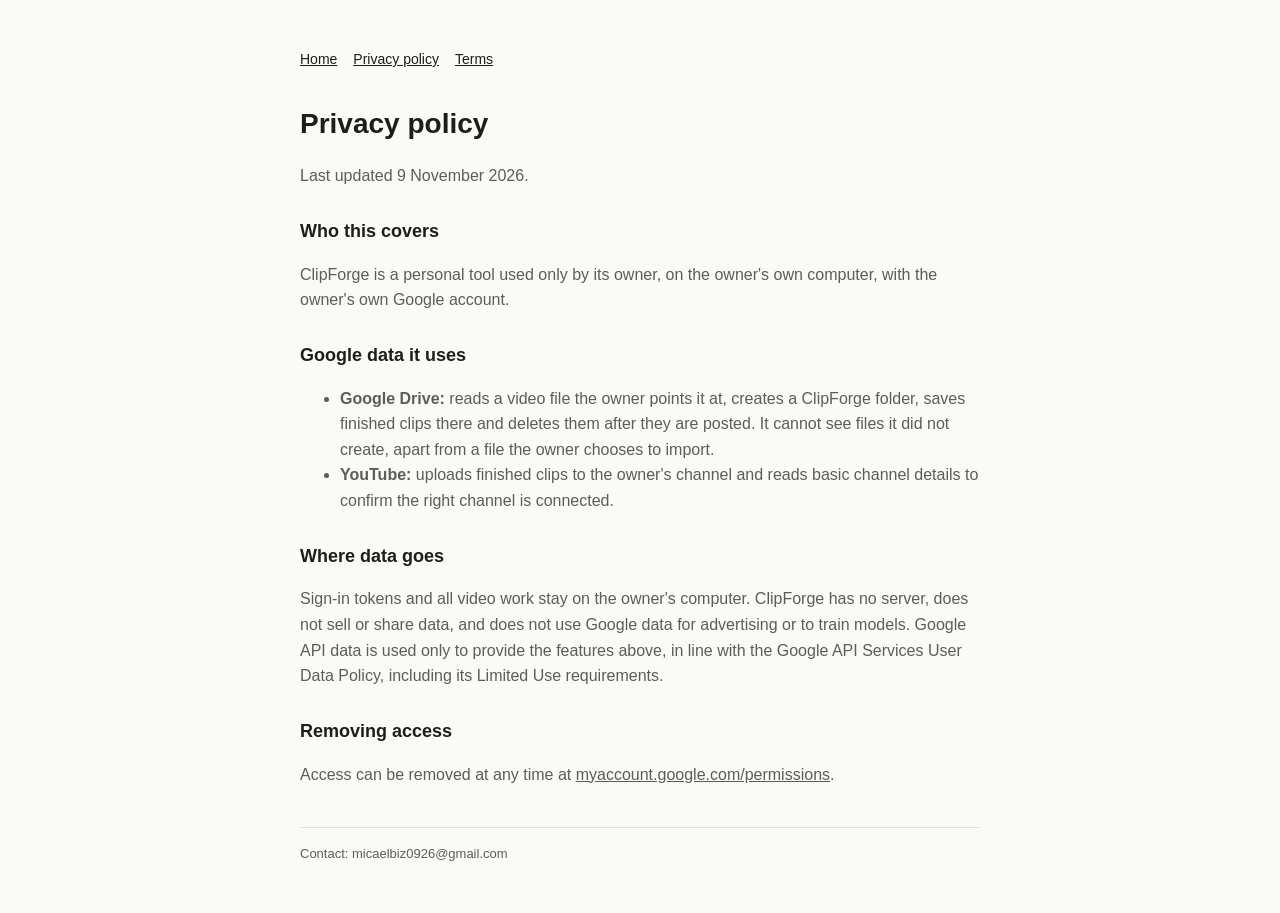
==== privacy.html @ aa928338 "ClipForge pages" ====
<!doctype html><html lang="en"><head><meta charset="utf-8"><meta name="viewport" content="width=device-width,initial-scale=1">
<title>ClipForge Privacy</title><link rel="stylesheet" href="style.css"></head><body><main>
<nav><a href="./">Home</a><a href="privacy.html">Privacy policy</a><a href="terms.html">Terms</a></nav>
<h1>Privacy policy</h1><p>Last updated 9 November 2026.</p>
<h2>Who this covers</h2><p>ClipForge is a personal tool used only by its owner, on the owner's own computer, with the owner's own Google account.</p>
<h2>Google data it uses</h2>
<ul><li><b>Google Drive:</b> reads a video file the owner points it at, creates a ClipForge folder, saves finished clips there and deletes them after they are posted. It cannot see files it did not create, apart from a file the owner chooses to import.</li>
<li><b>YouTube:</b> uploads finished clips to the owner's channel and reads basic channel details to confirm the right channel is connected.</li></ul>
<h2>Where data goes</h2><p>Sign-in tokens and all video work stay on the owner's computer. ClipForge has no server, does not sell or share data, and does not use Google data for advertising or to train models. Google API data is used only to provide the features above, in line with the Google API Services User Data Policy, including its Limited Use requirements.</p>
<h2>Removing access</h2><p>Access can be removed at any time at <a href="https://myaccount.google.com/permissions">myaccount.google.com/permissions</a>.</p>
<footer>Contact: micaelbiz0926@gmail.com</footer></main></body></html>
---- style.css ----
:root{--bg:#fafaf8;--fg:#1d1d1b;--muted:#5d5d58;--line:#e2e1dc}
@media (prefers-color-scheme:dark){:root{--bg:#141413;--fg:#ecebe6;--muted:#a3a29b;--line:#2c2c2a}}
body{margin:0;background:var(--bg);color:var(--fg);font:16px/1.6 -apple-system,BlinkMacSystemFont,"Segoe UI",sans-serif}
main{max-width:680px;margin:0 auto;padding:48px 16px}
h1{font-size:28px;margin:0 0 8px}h2{font-size:18px;margin:28px 0 6px}
p,li{color:var(--muted)}a{color:inherit}nav{display:flex;gap:16px;margin-bottom:32px;font-size:14px}
footer{margin-top:40px;padding-top:16px;border-top:1px solid var(--line);font-size:13px;color:var(--muted)}
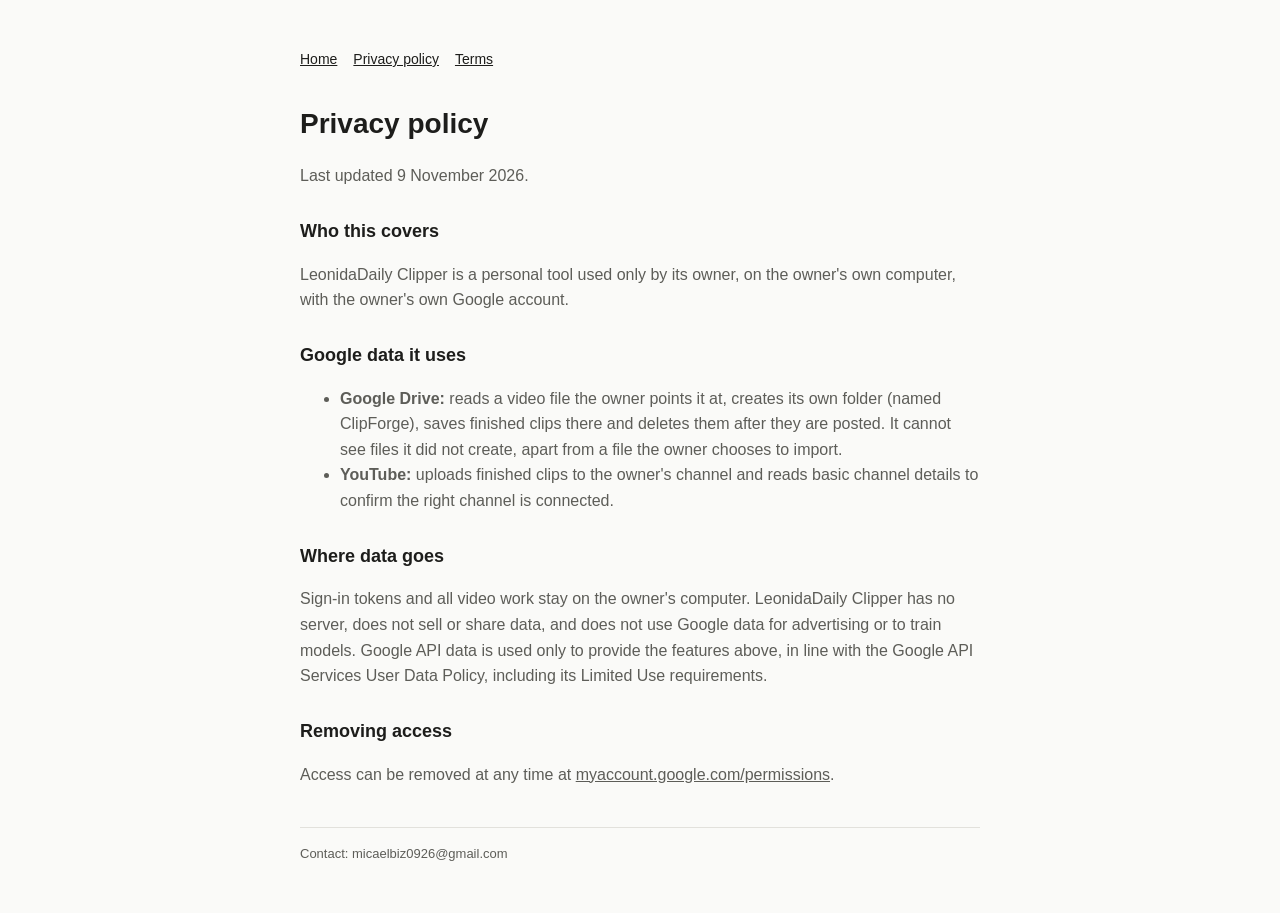
==== commit 4d5d70c6: "Rename app to LeonidaDaily Clipper" ====
--- a/privacy.html
+++ b/privacy.html
@@ -1,11 +1,11 @@
 <!doctype html><html lang="en"><head><meta charset="utf-8"><meta name="viewport" content="width=device-width,initial-scale=1">
-<title>ClipForge Privacy</title><link rel="stylesheet" href="style.css"></head><body><main>
+<title>LeonidaDaily Clipper Privacy</title><link rel="stylesheet" href="style.css"></head><body><main>
 <nav><a href="./">Home</a><a href="privacy.html">Privacy policy</a><a href="terms.html">Terms</a></nav>
 <h1>Privacy policy</h1><p>Last updated 9 November 2026.</p>
-<h2>Who this covers</h2><p>ClipForge is a personal tool used only by its owner, on the owner's own computer, with the owner's own Google account.</p>
+<h2>Who this covers</h2><p>LeonidaDaily Clipper is a personal tool used only by its owner, on the owner's own computer, with the owner's own Google account.</p>
 <h2>Google data it uses</h2>
-<ul><li><b>Google Drive:</b> reads a video file the owner points it at, creates a ClipForge folder, saves finished clips there and deletes them after they are posted. It cannot see files it did not create, apart from a file the owner chooses to import.</li>
+<ul><li><b>Google Drive:</b> reads a video file the owner points it at, creates its own folder (named ClipForge), saves finished clips there and deletes them after they are posted. It cannot see files it did not create, apart from a file the owner chooses to import.</li>
 <li><b>YouTube:</b> uploads finished clips to the owner's channel and reads basic channel details to confirm the right channel is connected.</li></ul>
-<h2>Where data goes</h2><p>Sign-in tokens and all video work stay on the owner's computer. ClipForge has no server, does not sell or share data, and does not use Google data for advertising or to train models. Google API data is used only to provide the features above, in line with the Google API Services User Data Policy, including its Limited Use requirements.</p>
+<h2>Where data goes</h2><p>Sign-in tokens and all video work stay on the owner's computer. LeonidaDaily Clipper has no server, does not sell or share data, and does not use Google data for advertising or to train models. Google API data is used only to provide the features above, in line with the Google API Services User Data Policy, including its Limited Use requirements.</p>
 <h2>Removing access</h2><p>Access can be removed at any time at <a href="https://myaccount.google.com/permissions">myaccount.google.com/permissions</a>.</p>
 <footer>Contact: micaelbiz0926@gmail.com</footer></main></body></html>
